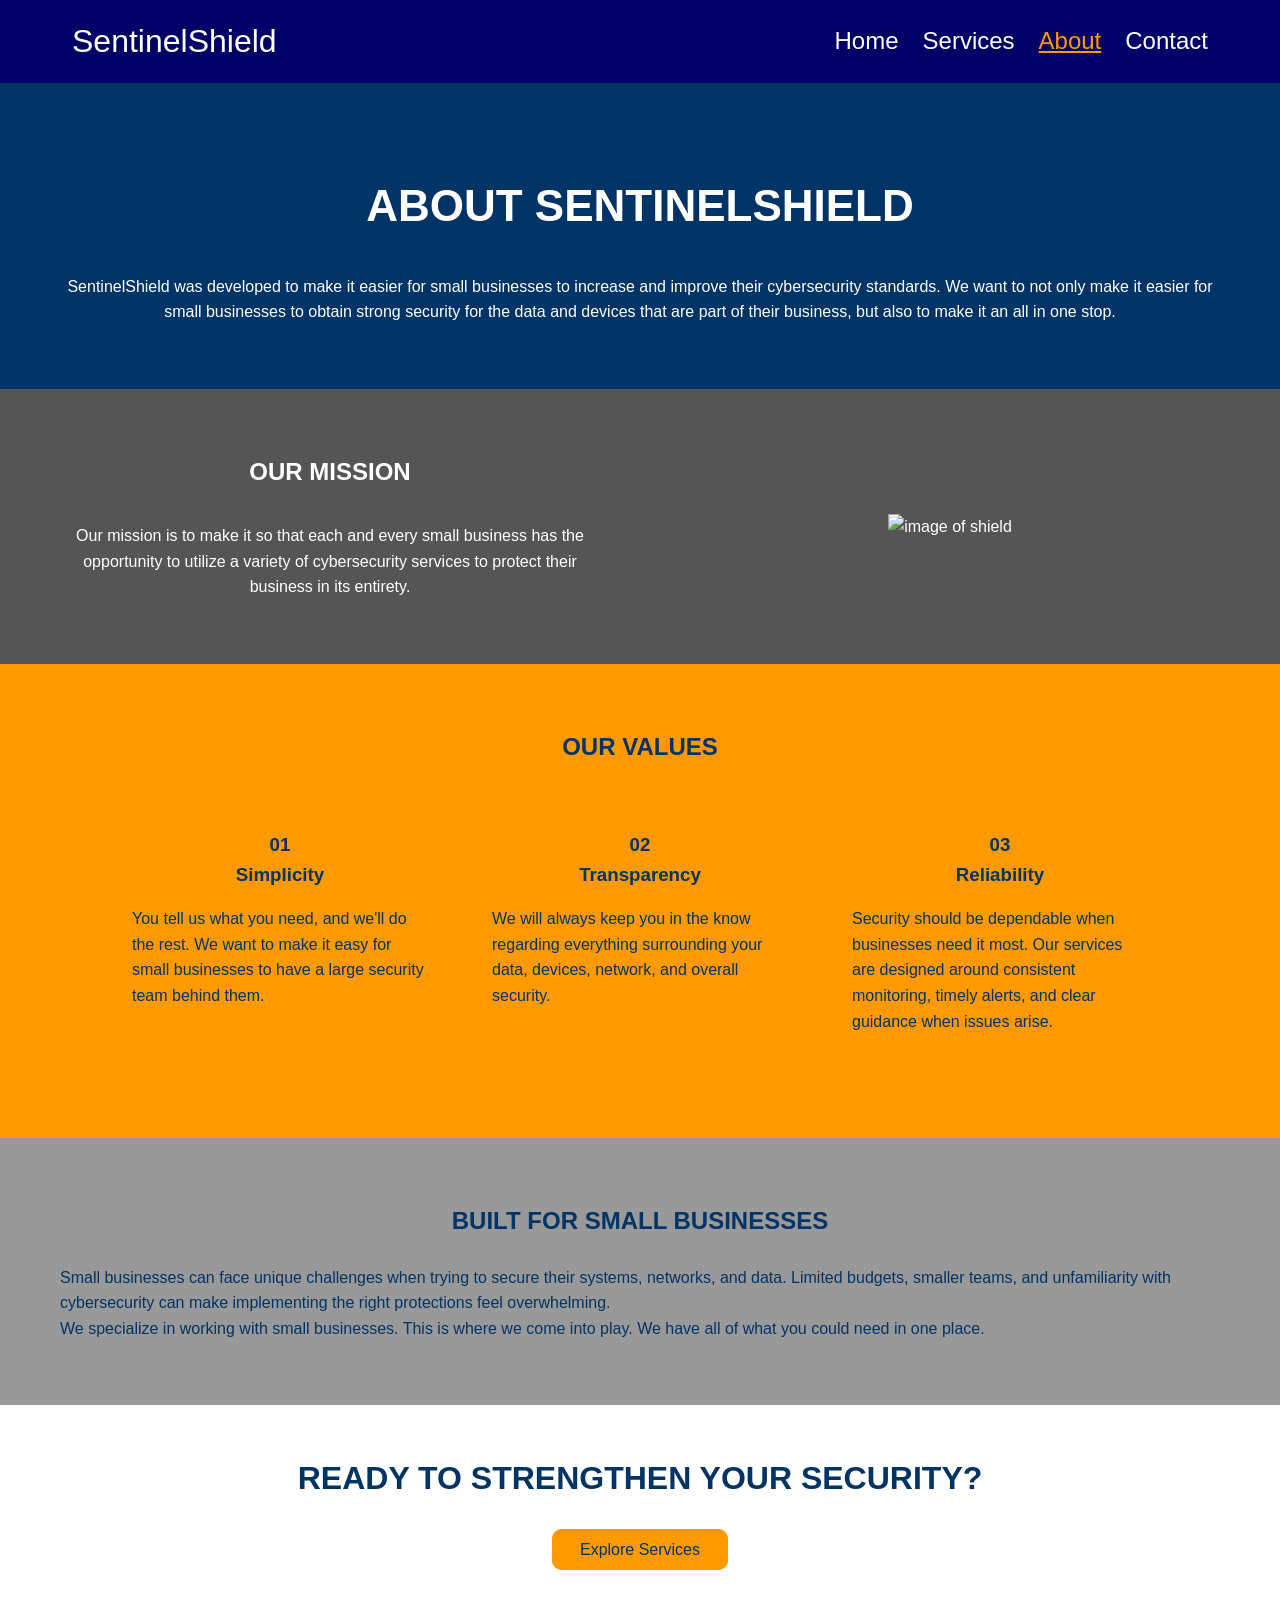
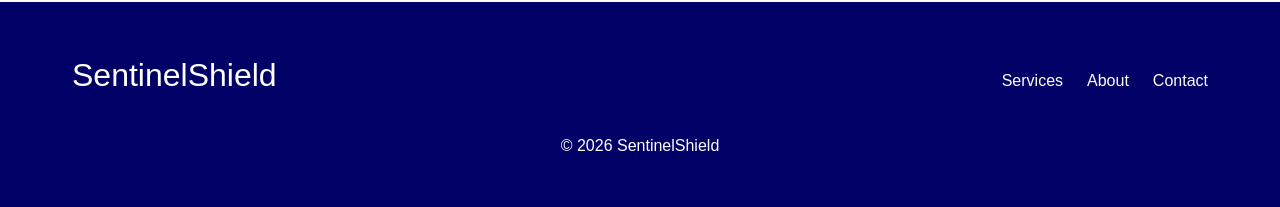
==== about.html @ c2635173 "Build responsive about page" ====
<!DOCTYPE html>
<html>
    <head>
        <title>SentinelShield | Cybersecurity Solutions</title>
        <meta charset="UTF-8">
        <meta name="viewport" content="width=device-width, initial-scale=1.0">
        <link rel="stylesheet" href="css/style.css">
    </head>

    <body>
        
        <header>
            <div class = "container">
                <p class = "logo">SentinelShield</p>
                
                <button class="menu-toggle" aria-label="Open navigation menu" aria-expanded="false">☰</button>
                <nav class = "main-nav">
                    <ul>
                        <li><a href="index.html">Home</a></li>
                        <li><a href="services.html">Services</a></li>
                        <li><a href="about.html" class="active" aria-current="page">About</a></li>
                        <li><a href="contact.html">Contact</a></li>
                    </ul>
                </nav>
            </div>
        </header>

        <main>
            <section class="about-hero">
                <div class="container">
                    <h1>ABOUT SENTINELSHIELD</h1>

                    <p>SentinelShield was developed to make it easier for small businesses
                        to increase and improve their cybersecurity standards. We want to not only
                        make it easier for small businesses to obtain strong security for the data and devices
                        that are part of their business, but also to make it an all in one stop.
                    </p>
                    
                </div>
            </section>

            <section id="mission">
                <div class="container">
                    <div class="mission-box">
                        <h2>OUR MISSION</h2>
                        <article class="mission-descr">
                            <p>Our mission is to make it so that each and every
                                small business has the opportunity to utilize
                                a variety of cybersecurity services to protect their business 
                                in its entirety.
                            </p>
                        </article>
                    </div>

                    <div class="mission-visual">
                        <img src="https://cdn-icons-png.flaticon.com/512/6772/6772240.png" alt="image of shield"/>
                    </div>
                </div>
            </section>

            <section id="values">
                <div class="container">
                    <h2>OUR VALUES</h2>
                    <div class = "values-box">
                        <article class="values-card">
                            <h3>01<br>Simplicity</h3>
                            <p>You tell us what you need, and we'll do the rest. 
                                We want to make it easy for small businesses to 
                                have a large security team behind them.
                            </p>
                        </article>

                        <article class="values-card">
                            <h3>02<br>Transparency</h3>
                            <p>We will always keep you in the know regarding everything
                                surrounding your data, devices, network, and overall security.
                            </p>
                        </article>

                        <article class="values-card">
                            <h3>03<br>Reliability</h3>
                            <p>Security should be dependable when businesses need it most. 
                                Our services are designed around consistent monitoring, timely alerts, 
                                and clear guidance when issues arise.
                            </p>
                        </article>
                    </div>
                </div>
            </section>

            <section id = "why-us">
                <div class="container">
                    <h2>BUILT FOR SMALL BUSINESSES</h2>
                    <p>Small businesses can face unique challenges when trying to secure 
                        their systems, networks, and data. Limited budgets, smaller teams,
                         and unfamiliarity with cybersecurity can make implementing the right 
                         protections feel overwhelming.</p>

                    <p>We specialize in working with small businesses. 
                        This is where we come into play. We have all of what you could
                         need in one place.
                    </p>
                </div>
            </section>

            <section id="cta">
                <div class="container">
                    <h2>READY TO STRENGTHEN YOUR SECURITY?</h2>
                    <a href="services.html">Explore Services</a>
                </div>
            </section>
        </main>

        <footer>
            <div class="container">
                <p class = "logo">SentinelShield</p>

                <nav class = "footer-nav">
                    <ul>
                        <li><a href="services.html">Services</a></li>
                        <li><a href="about.html">About</a></li>
                        <li><a href="contact.html">Contact</a></li>
                    </ul>
                </nav>

                <p class="copyright">© 2026 SentinelShield</p>
            </div>
        </footer>

    <script src="js/script.js"></script>
    </body>
</html>
---- css/style.css ----
:root {
    --color-primary: #000066;
    --color-secondary: #ff9900;
    --color-background: #003366;
    --color-surface: #555;
    --color-text: #fff;
    --color-text-muted: #999;
}

html {
    box-sizing: border-box;
    
}

*, *::before, *::after {
    box-sizing: inherit;
    margin: 0;
    padding: 0;
}

body{
    font-family: Verdana, Geneva, Tahoma, sans-serif;
    color: var(--color-text);
    background-color: var(--color-background);
    line-height: 1.6;
}

.container{
    margin: 0 auto;
    padding: 0 20px;
    width: 100%;
    max-width: 1200px;  
}

header{
    background-color: var(--color-primary);
}

header .container{
    display: flex;
    align-items: center;
    padding: 1rem 2rem;
    justify-content: space-between;
}

header .container .menu-toggle{
    display: none;
    background-color: transparent;
    color: var(--color-text);
    font-size: 1.5rem;
    border: none;
}

.main-nav ul{
    display: flex;
    gap: 1.5rem;
    padding: 0;
}

.main-nav ul li{
    list-style-type: none;
}

.main-nav ul li a{
    text-decoration: none;
    color:var(--color-text);
    font-size: 1.5rem;
}

.main-nav ul li a:hover{
    text-decoration: none;
    color:var(--color-secondary);
    cursor: pointer;
}

.logo{
    font-size: 2rem;
}

.hero{
    background-color: var(--color-secondary);
    padding: 7rem 0;
}

.hero h1{
    padding-top: 1.5rem;
    font-size: 2.75rem;
}

.hero p{
    width:100%;
    max-width: 60ch;
    padding-top: 2rem;
    font-size: 1rem;
}

.hero-btn{
    text-decoration: none;
    padding: 0.5rem 1.5rem;
    border-radius: 10px;
}

.primary-btn{
    background-color: var(--color-background);
    color: var(--color-text);
    border: 4px solid var(--color-background);
}

.primary-btn:hover{
    background-color: var(--color-surface);
    border: 4px solid var(--color-surface);
}

.secondary-btn{
    background-color: transparent;
    border: 4px solid var(--color-background);
    color: var(--color-text);
}

.secondary-btn:hover{
    background-color: var(--color-surface);
    border: 4px solid var(--color-surface);
}

.hero-buttons {
    display: flex;
    gap: 1rem;
    margin-top: 2rem;
}

#features{
    color: var(--color-text);
    padding: 3rem 0;
    background-color: var(--color-primary);
}

#features h2{
    font-size: 2rem;
    text-align: center;
    padding-top: 0.5rem;
}

#features p{
    font-size: 1rem;
    text-align: center;
    padding: 0.5rem;
}

.card-container{
    display: grid;
    grid-template-columns: repeat(3, 1fr);
    gap: 2rem;
    text-align: center;
    padding: 2rem;
}

.sec-card{
    background-color: var(--color-surface);
    border-radius: 10px;
    padding: 3rem 0;
    box-shadow:  4px 8px 0 rgba(0, 0, 0, 0.3);
}

.sec-card h3{
    padding: 0.5rem;
    font-size: 1.5rem;
}

.sec-card p{
    font-size: 1rem;
}

#security{
    padding: 5rem 0;
    background-color: var(--color-surface);
    text-align: left;
    
}

#security h2{
    padding-top: 0.5rem;
    padding-left: 0.5rem;
    font-size: 2rem;
    color: var(--color-secondary);
}

#security p{
    font-size: 1rem;
    padding-top: 1.5rem;
    padding-left: 0.5rem;
    max-width: 600px;
    color: var(--color-text);
}

#cta{
    padding:2.5rem 0;
    background-color: white;
    color: var(--color-background);
    text-align: center;
}

#cta h2{
    font-size: 2rem;
    padding-top: 0.5rem;
    padding-bottom: 2rem;
}

#cta a{
    background-color: var(--color-secondary);
    color:var(--color-background);
    border-radius: 10px;
    border: 4px solid var(--color-secondary);
    padding: 0.5rem 1.5rem;
    text-decoration: none;
}

#cta a:hover{
    background-color: var(--color-background);
    color:var(--color-secondary);
    border: 4px solid var(--color-background);
}

footer{
    background-color: var(--color-primary);
    color: var(--color-text);
    padding: 2rem 0;
}

footer .container{
    display: flex;
    flex-wrap: wrap;
    
    padding: 1rem 2rem;
    justify-content: space-between;
    align-items: baseline;
    gap: 2rem;
}
 footer .logo{
    order:1;
 }

.footer-nav{
    margin:0;
    
    padding: 0;
    order:2;
}

.footer-nav ul{
    display: flex;
    gap: 1.5rem;
}

.footer-nav li{
    list-style-type: none;
    text-decoration: none;
    color:var(--color-text);
    font-size: 1rem;
}

.footer-nav ul li a{
    text-decoration: none;
    color:var(--color-text);
    font-size: 1rem;
    list-style-type: none;
}

.footer-nav ul li a:hover{
    text-decoration: none;
    color:var(--color-secondary);
    cursor: pointer;
}
.copyright{
    order: 3;
    width: 100%;              
    text-align: center; 
}

.services-hero{
    background-color: var(--color-surface);
    padding: 4rem 0;
}

.services-hero h1{
    padding-top: 1.5rem;
    font-size: 2.75rem;
}

.services-hero p{
    width:100%;
    max-width: 60ch;
    padding-top: 2rem;
    font-size: 1rem;
}

#services{
    color: var(--color-text);
    padding: 3rem 0;
    background-color: var(--color-primary);
}

#services h2{
    font-size: 2rem;
    text-align: center;
    padding-top: 0.5rem;
}

#services p{
    font-size: 1rem;
    text-align: center;
    padding: 0.5rem;
}

#services a{
    color:var(--color-secondary);
}

#process-steps{
    background-color: var(--color-secondary);
    color:var(--color-background);
    padding: 3rem 0;
}

#process-steps h2{
    text-align: center;
    font-size: 2.5rem;
}

#process-steps h3{
    font-size: 2rem;
    text-align: center;
    padding-top: 0.5rem;
}

#process-steps p{
    font-size: 1rem;
    text-align: center;
    padding: 0.5rem;
}

.steps-card{
    background-color: transparent;
    border: none;
}

.steps-box{
    display: grid;
    grid-template-columns: repeat(3, 1fr);
    padding: 2.5rem;
    gap: 2rem 0;
}



.main-nav ul li a.active{
    text-decoration: underline;
    color:var(--color-secondary);
}

.main-nav ul li a.active:hover{
    color:var(--color-surface);
    text-decoration: underline;
}

.about-hero{
    background-color: var(--color-background);
    padding: 4rem 0;
    text-align: center;
}

.about-hero h1{
    padding-top: 1.5rem;
    font-size: 2.75rem;
    text-align: center;
}

.about-hero p{
    width:100%;
    
    padding-top: 2rem;
    font-size: 1rem;
    text-align: center;
}

#mission{
    background-color: var(--color-surface);
    color:var(--color-text);
    padding: 4rem 0;
    text-align: center;
}

#mission h2{
    padding-bottom: 2rem;
}

#mission .container{
    display: grid;
    grid-template-columns: repeat(2, 1fr);
    gap: 5rem;
    align-items: center;
}


.mission-visual img{
    max-width: 200px;
    width: 100%;
}

.mission-visual {
    justify-self: center;
}

#values{
    background-color: var(--color-secondary);
    color:var(--color-background);
    padding: 4rem 0;
}

#values h2{
    text-align: center;
    padding-bottom: 1.5rem;
}

#values h3{
    text-align: center;
    padding-bottom: 1rem;
}

.values-card{
    background-color: transparent;
    border: none;
    padding: 0 2rem;
}

.values-box{
    display: grid;
    grid-template-columns: repeat(3, 1fr);
    padding: 2.5rem;
}

#why-us{
    background-color: var(--color-text-muted);
    color: var(--color-background); 
    padding: 4rem 2rem ;
}

#why-us h2{
    text-align: center;
    padding-bottom: 1.5rem;
}



@media (max-width: 768px) {

    .card-container{
        grid-template-columns: 1fr;
        padding: 1rem;
    }

    .hero {
    padding: 3rem 0;
    }

    .hero h1 {
        font-size: 2rem;
    }

    .hero-btn{
        text-decoration: none;
        padding: 0.5rem 1rem;
        border-radius: 10px;
    }

    #security h2 {
        font-size: 1.5rem;
    }

    #cta h2 {
        font-size: 1.5rem;
    }

    header .container .menu-toggle{
        display: flex;
    }

    .main-nav ul{
        display: none;
    }

    .main-nav.open ul{
        display: flex;

        flex-direction: column;
        padding-top: 1rem;
        padding-bottom: 0.5rem;
    }

    header .container {
        flex-wrap: wrap;
    }

    .main-nav {
        width: 100%;
    }



    .steps-box{
        grid-template-columns: 1fr;
        padding: 1rem;
    }

    .services-hero {
    padding: 3rem 0;
    }

    .services-hero h1 {
        font-size: 2rem;
    }

    .about-hero {
    padding: 3rem 0;
    }

    .about-hero h1 {
        font-size: 2rem;
    }

    #values{
        background-color: var(--color-secondary);
        color:var(--color-background);
        padding: 3rem 0;
    }

    .values-box{
        grid-template-columns: 1fr;
        padding: 1rem;
    }

    .values-card{
        padding:1.5rem 0;
    }

    #mission{
        background-color: var(--color-surface);
        color:var(--color-text);
        padding: 3rem 0;
        text-align: center;
    }

    #mission .container{
        display: grid;
        grid-template-columns: 1fr;
        gap: 1rem;
    }

    #why-us{
        text-align: center;
        padding: 1rem;
    }

    .mission-visual {
        padding-top: 2rem;
    }
}
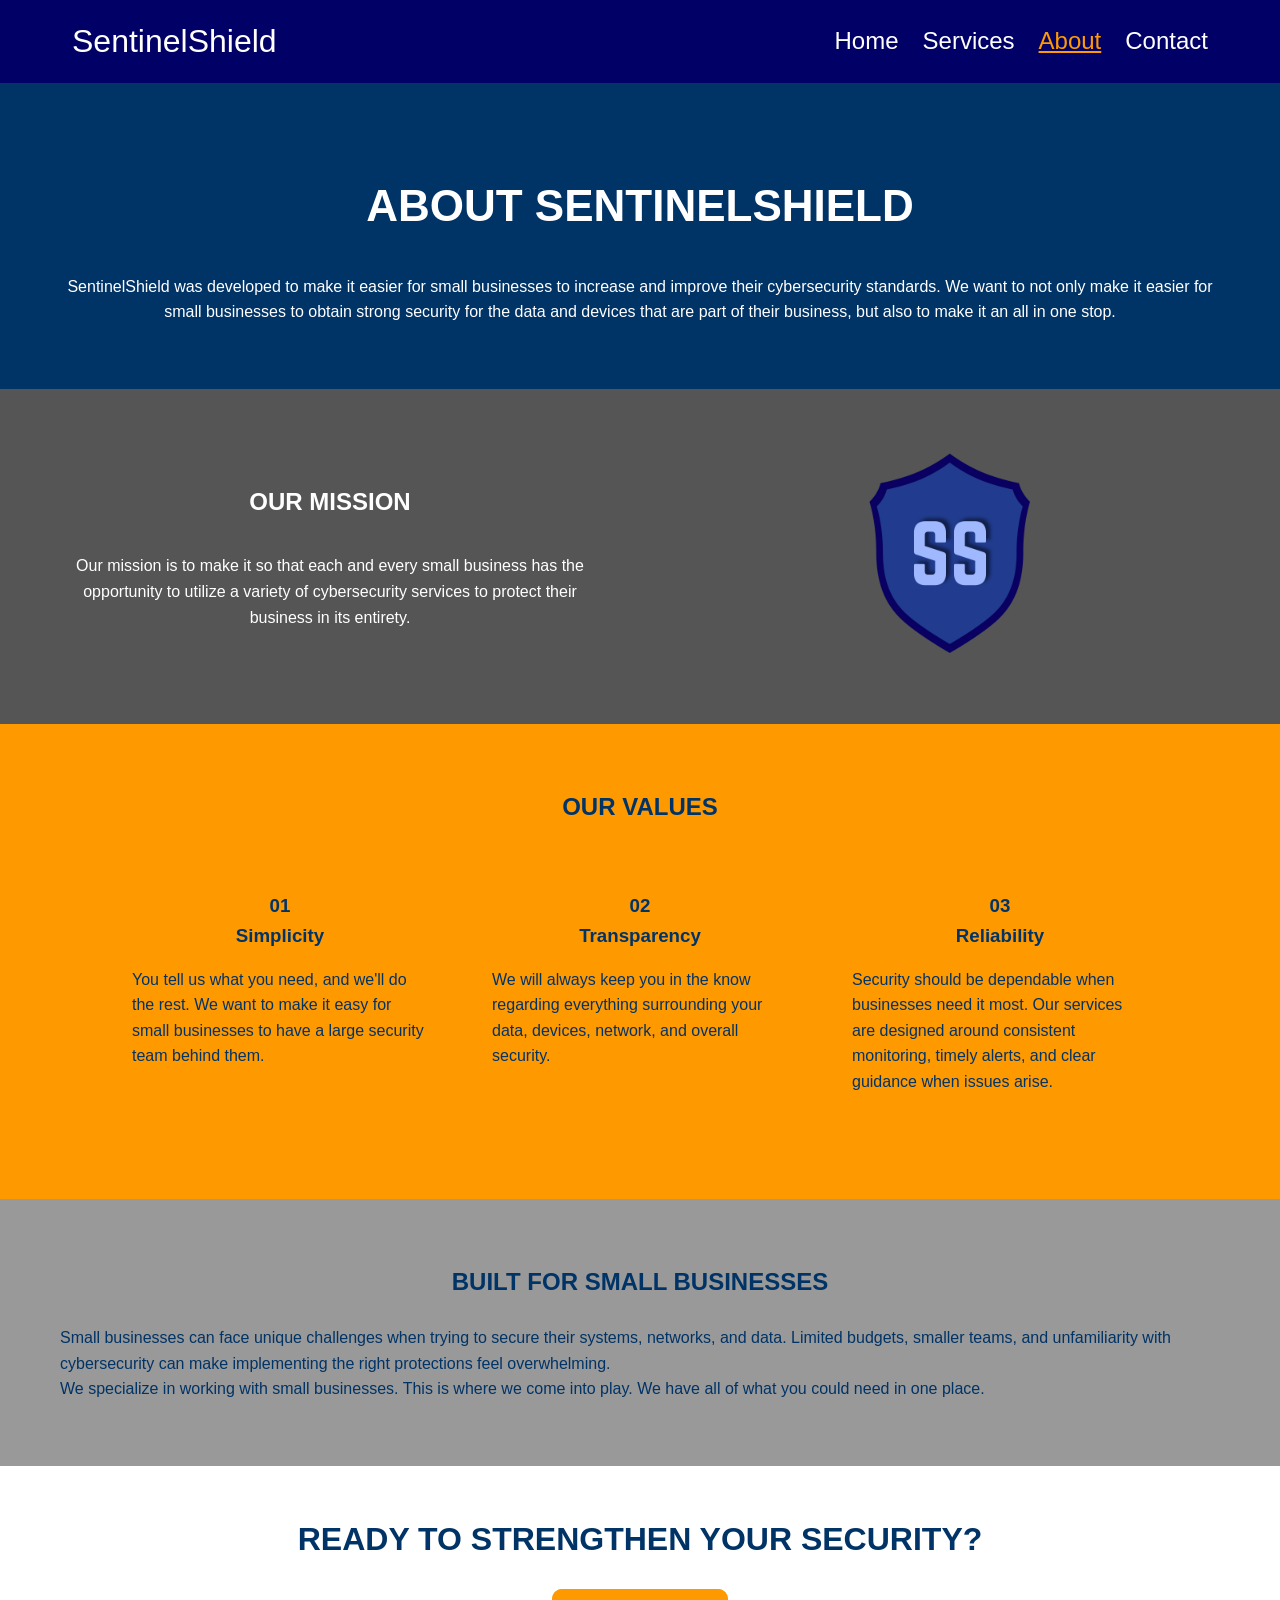
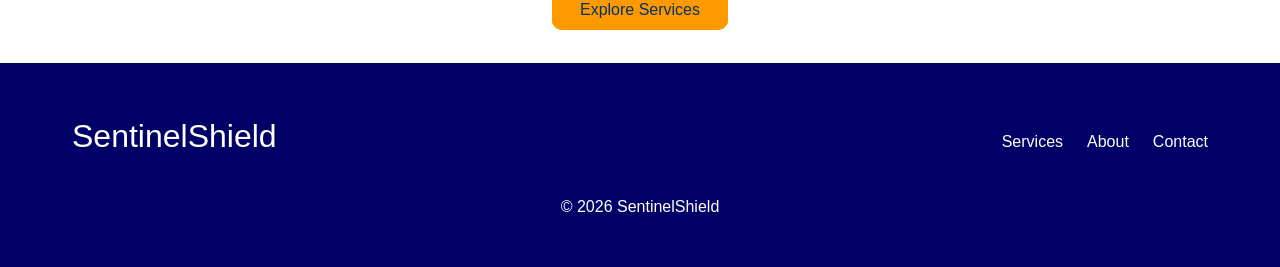
==== commit aee4bc1e: "Add project documentation and final presentation polish" ====
--- a/about.html
+++ b/about.html
@@ -1,20 +1,22 @@
 <!DOCTYPE html>
 <html>
     <head>
-        <title>SentinelShield | Cybersecurity Solutions</title>
+        <title>SentinelShield | About Us</title>
         <meta charset="UTF-8">
         <meta name="viewport" content="width=device-width, initial-scale=1.0">
+        <meta name="description" content="SentinelShield was created to make it easier 
+        for small businesses to obtain and utilize cybersecurity services that protect their devices, data, and networks.">
         <link rel="stylesheet" href="css/style.css">
     </head>
 
     <body>
-        
+        <a class="skip-link" href="#main-content">Skip to main content</a>
         <header>
             <div class = "container">
                 <p class = "logo">SentinelShield</p>
                 
-                <button class="menu-toggle" aria-label="Open navigation menu" aria-expanded="false">☰</button>
-                <nav class = "main-nav">
+                <button class="menu-toggle" aria-label="Open navigation menu" aria-expanded="false" aria-controls="main-navigation" type="button">☰</button>
+                <nav class = "main-nav" id="main-navigation">
                     <ul>
                         <li><a href="index.html">Home</a></li>
                         <li><a href="services.html">Services</a></li>
@@ -25,7 +27,7 @@
             </div>
         </header>
 
-        <main>
+        <main id="main-content">
             <section class="about-hero">
                 <div class="container">
                     <h1>ABOUT SENTINELSHIELD</h1>
@@ -53,7 +55,7 @@
                     </div>
 
                     <div class="mission-visual">
-                        <img src="https://cdn-icons-png.flaticon.com/512/6772/6772240.png" alt="image of shield"/>
+                        <img src="images/SentinelShield-Logo.png" alt="image of shield"/>
                     </div>
                 </div>
             </section>
--- a/css/style.css
+++ b/css/style.css
@@ -449,7 +449,116 @@
     padding-bottom: 1.5rem;
 }
 
-
+.contact-hero{
+    background-color: var(--color-background);
+    color:var(--color-text);
+    padding: 2.5rem 0;
+}
+
+.contact-hero h1{
+    font-size: 2.5rem;
+    padding-bottom:1rem;
+}
+
+.contact-hero p{
+    width: 100%;
+    max-width: 65ch;
+    font-size: 1rem;
+    padding-bottom: 3rem;
+}
+
+.contact-us-box{
+    display: grid;
+    grid-template-columns: 1fr 1fr;
+    gap: 1.5rem;
+    width: 100%;
+    padding: 4rem 3rem;
+}
+
+.contact-info h2{
+    font-size: 2rem;
+}
+
+.contact-info p{
+    font-size: 1rem;
+    padding-bottom: 1.5rem;
+}
+
+form {
+    border-radius: 5px;
+    background-color: var(--color-primary);
+    padding: 1rem;
+}
+
+label {
+    display: block;
+    padding-bottom: 0.5rem;
+}
+
+input[type=text], input[type=email], textarea {
+    width:100%;
+    padding: 1rem;
+    display: inline-block;
+    border: 1px solid var(--color-secondary);
+    border-radius: 4px;
+    box-sizing: border-box;
+    background-color: transparent;
+    color: var(--color-text);
+    font-size: 1rem;
+    margin-bottom: 2rem;
+}
+
+.snd-msg{ 
+    background-color: var(--color-secondary);
+    color: white;
+    padding: 1rem;
+    margin: 8px 0;
+    border: none;
+    border-radius: 4px;
+    cursor: pointer;
+    font-size: 1rem;
+}
+
+.snd-mesg:hover {
+    background-color: var(--color-surface);
+}
+
+form fieldset{
+    padding: 1rem;
+    margin-bottom: 1.5rem;
+    color: var(--color-text)
+}
+
+form textarea{
+    width: 100%;
+    height: 200px;
+}
+
+input:focus, textarea:focus{
+    border-color: var(--color-secondary);
+    outline: 3px solid var(--color-secondary);
+}
+
+.form-status{
+    padding-top: 2rem;
+    color: green;
+    font-style: italic;
+}
+
+.skip-link {
+    position: absolute;
+    top: -100px;
+    padding: 1rem;
+    background-color: var(--color-secondary);
+    color:var(--color-text);
+    font-size: 1rem;
+    z-index: 10;
+}
+
+.skip-link:focus {
+    top: 10px;
+    left: 10px;
+}
 
 @media (max-width: 768px) {
 
@@ -502,6 +611,11 @@
 
     .main-nav {
         width: 100%;
+    }
+
+    footer .container {
+        flex-direction: column;
+        align-items: center;
     }
 
 
@@ -563,4 +677,32 @@
     .mission-visual {
         padding-top: 2rem;
     }
+
+    .contact-us-box{
+        grid-template-columns: 1fr;
+        padding: 1rem;
+    }
+
+    .contact-hero {
+        padding: 3rem 0;
+    }
+
+    .contact-hero h1 {
+        font-size: 2rem;
+        text-align: center;
+    }
+
+    .contact-info h2{
+        text-align: center;
+        padding-bottom: 1rem;
+    }
+
+    form{
+        margin-bottom: 3rem;
+    }
+
+    .contact-form h2{
+        text-align: center;
+        padding-bottom: 1.5rem;
+    }
 }
